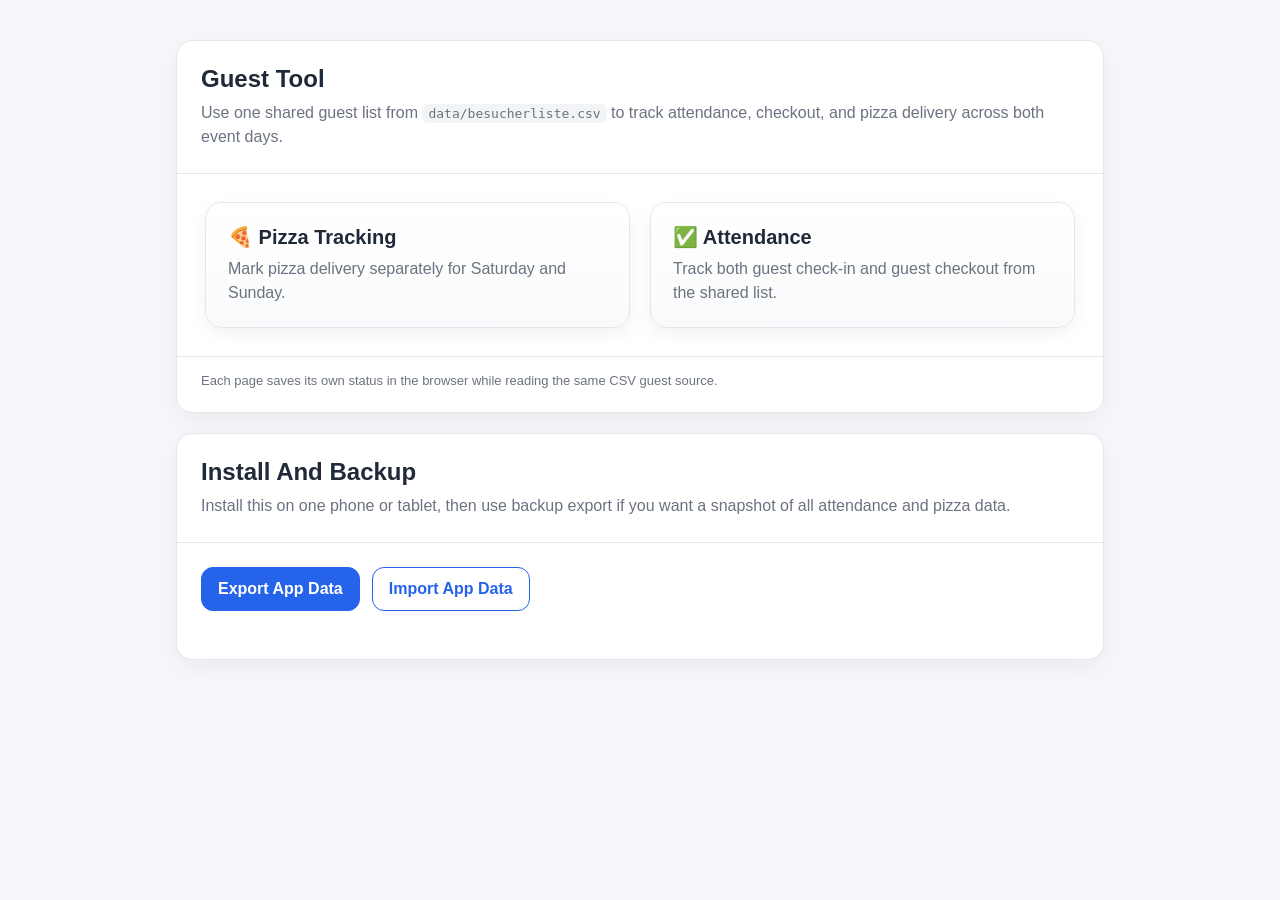
==== index.html @ 7bf36eb4 "Initial guest tool app" ====
<!doctype html>
<html lang="en">
    <head>
        <meta charset="UTF-8" />
        <meta name="viewport" content="width=device-width, initial-scale=1.0" />
        <title>Guest Tool Home</title>
        <meta name="theme-color" content="#2563eb" />
        <meta name="apple-mobile-web-app-capable" content="yes" />
        <meta name="apple-mobile-web-app-status-bar-style" content="default" />
        <meta name="apple-mobile-web-app-title" content="Guest Tool" />
        <link rel="manifest" href="manifest.webmanifest" />
        <link rel="icon" href="icons/icon.svg" type="image/svg+xml" />
        <link rel="apple-touch-icon" href="icons/apple-touch-icon.png" />
        <link rel="stylesheet" href="styles.css" />
    </head>
    <body>
        <main class="wrap">
            <section class="card">
                <header class="header">
                    <h1>Guest Tool</h1>
                    <p class="sub">Use one shared guest list from <code>data/besucherliste.csv</code> to track attendance, checkout, and pizza delivery across both event days.</p>
                </header>

                <nav class="navGrid">
                    <a class="navCard" href="food.html">
                        <h2>🍕 Pizza Tracking</h2>
                        <p>Mark pizza delivery separately for Saturday and Sunday.</p>
                    </a>

                    <a class="navCard" href="checkin.html">
                        <h2>✅ Attendance</h2>
                        <p>Track both guest check-in and guest checkout from the shared list.</p>
                    </a>
                </nav>

                <footer class="footer">Each page saves its own status in the browser while reading the same CSV guest source.</footer>
            </section>

            <section class="card utilityCard">
                <header class="header">
                    <h2>Install And Backup</h2>
                    <p class="sub">Install this on one phone or tablet, then use backup export if you want a snapshot of all attendance and pizza data.</p>
                </header>

                <section class="utilityGrid">
                    <button id="exportStateButton" class="actionButton" type="button">Export App Data</button>
                    <label class="actionButton secondaryButton" for="importStateInput">Import App Data</label>
                    <input id="importStateInput" type="file" accept="application/json" hidden />
                </section>

                <p id="appStatus" class="statusMessage" aria-live="polite"></p>
            </section>
        </main>
        <script type="module" src="./app-init.js"></script>
    </body>
</html>
---- styles.css ----
:root {
  --bg: #f6f7fb;
  --card: #ffffff;
  --text: #1f2937;
  --muted: #6b7280;
  --line: #e5e7eb;
  --accent: #2563eb;
  --accent-soft: #dbeafe;
  --shadow: 0 8px 24px rgba(0, 0, 0, 0.05);
}

* {
  box-sizing: border-box;
}

body {
  margin: 0;
  font-family: Arial, Helvetica, sans-serif;
  background: var(--bg);
  color: var(--text);
}

.wrap {
  max-width: 960px;
  margin: 40px auto;
  padding: 0 16px;
}

.card {
  background: var(--card);
  border: 1px solid var(--line);
  border-radius: 16px;
  overflow: hidden;
  box-shadow: var(--shadow);
}

.header {
  padding: 24px;
  border-bottom: 1px solid var(--line);
}

.headerTop {
  display: flex;
  justify-content: space-between;
  gap: 16px;
  align-items: flex-start;
}

h1, h2 {
  margin: 0 0 8px;
}

.sub {
  margin: 0;
  color: var(--muted);
  line-height: 1.5;
}

.backLink {
  text-decoration: none;
  color: var(--accent);
  font-weight: 600;
  white-space: nowrap;
}

.navGrid {
  display: grid;
  grid-template-columns: repeat(auto-fit, minmax(260px, 1fr));
  gap: 20px;
  padding: 28px;
}

.navCard {
  display: block;
  text-decoration: none;
  color: inherit;
  border-radius: 16px;
  padding: 22px;
  background: linear-gradient(180deg, #ffffff, #f9fafb);
  border: 1px solid #e5e7eb;
  box-shadow: 0 6px 18px rgba(0, 0, 0, 0.05);
  transition: all 0.2s ease;
  position: relative;
  overflow: hidden;
}

/* subtle accent bar */
.navCard::before {
  content: "";
  position: absolute;
  top: 0;
  left: 0;
  height: 4px;
  width: 100%;
  background: linear-gradient(90deg, #2563eb, #60a5fa);
  opacity: 0;
  transition: opacity 0.2s ease;
}

.navCard:hover {
  transform: translateY(-4px);
  border-color: #c7d2fe;
  box-shadow: 0 12px 28px rgba(0, 0, 0, 0.08);
}

.navCard:hover::before {
  opacity: 1;
}

.navCard h2 {
  margin: 0 0 8px;
  font-size: 20px;
}

.navCard p {
  margin: 0;
  color: #6b7280;
  line-height: 1.5;
}

/* optional: differentiate cards */
.navCard:nth-child(1)::before {
  background: linear-gradient(90deg, #16a34a, #4ade80);
}

.navCard:nth-child(2)::before {
  background: linear-gradient(90deg, #2563eb, #60a5fa);
}

.controls {
  padding: 20px 24px 12px;
  border-bottom: 1px solid var(--line);
  display: grid;
  gap: 14px;
}

.search {
  width: 100%;
  padding: 12px 14px;
  border: 1px solid var(--line);
  border-radius: 10px;
  font-size: 16px;
  outline: none;
}

.search:focus {
  border-color: var(--accent);
  box-shadow: 0 0 0 3px var(--accent-soft);
}

.stats {
  display: flex;
  gap: 12px;
  flex-wrap: wrap;
  font-size: 14px;
  color: var(--muted);
}

.badge {
  background: #f3f4f6;
  border: 1px solid var(--line);
  border-radius: 999px;
  padding: 8px 12px;
}

.listHeader,
.guestRow {
  display: grid;
  grid-template-columns: minmax(220px, 1.5fr) minmax(180px, 1fr);
  gap: 16px;
  align-items: center;
}

.listHeader {
  padding: 14px 24px;
  font-size: 13px;
  font-weight: 700;
  letter-spacing: 0.02em;
  color: var(--muted);
  text-transform: uppercase;
  border-bottom: 1px solid var(--line);
}

.list {
  padding: 0 24px 24px;
}

.guestRow {
  padding: 16px 0;
  border-bottom: 1px solid var(--line);
}

.guestRow:last-child {
  border-bottom: none;
}

.guestName {
  font-size: 16px;
  font-weight: 600;
}

.guestMeta {
  margin-top: 4px;
  color: var(--muted);
  font-size: 13px;
}

.actions {
  display: flex;
  justify-content: flex-start;
  gap: 12px;
  flex-wrap: wrap;
}

.control {
  display: inline-flex;
  align-items: center;
  gap: 8px;
  cursor: pointer;
  user-select: none;
  font-size: 14px;
  padding: 8px 10px;
  border: 1px solid var(--line);
  border-radius: 999px;
  background: #f9fafb;
}

input[type="checkbox"] {
  width: 18px;
  height: 18px;
  cursor: pointer;
}

.empty {
  text-align: center;
  color: var(--muted);
  padding: 24px;
  display: none;
}

.utilityCard {
  margin-top: 20px;
}

.utilityGrid {
  display: flex;
  gap: 12px;
  flex-wrap: wrap;
  padding: 24px;
}

.actionButton {
  appearance: none;
  border: 1px solid var(--accent);
  background: var(--accent);
  color: white;
  font: inherit;
  padding: 12px 16px;
  border-radius: 12px;
  cursor: pointer;
  text-decoration: none;
  font-weight: 600;
}

.secondaryButton {
  background: white;
  color: var(--accent);
}

.statusMessage {
  min-height: 24px;
  margin: 0;
  padding: 0 24px 24px;
  color: var(--muted);
  font-size: 14px;
}

.footer {
  padding: 16px 24px 24px;
  color: var(--muted);
  font-size: 13px;
  border-top: 1px solid var(--line);
}

@media (max-width: 720px) {
  .headerTop,
  .listHeader,
  .guestRow {
    grid-template-columns: 1fr;
    display: grid;
  }

  .headerTop {
    display: flex;
    flex-direction: column;
    align-items: flex-start;
  }

  .list {
    padding: 0 18px 18px;
  }

  .controls,
  .listHeader,
  .header,
  .footer {
    padding-left: 18px;
    padding-right: 18px;
  }
}

code {
  background: #f3f4f6;
  padding: 2px 6px;
  border-radius: 6px;
}

@media (max-width: 700px) {
  .headerTop {
    flex-direction: column;
  }

  .listHeader {
    display: none;
  }

  .guestRow {
    grid-template-columns: 1fr;
  }
}
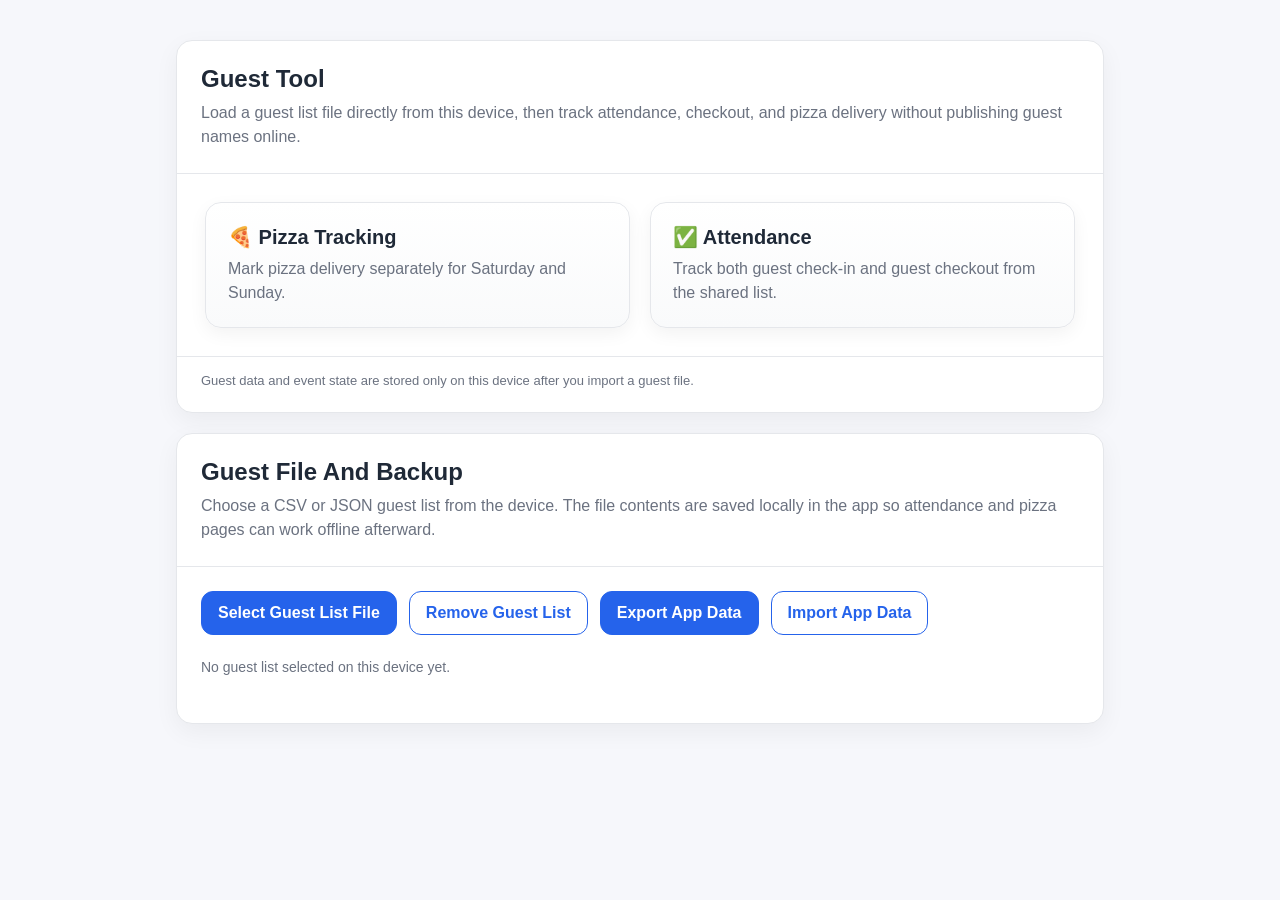
==== commit 3c9ae3e4: "Refactor guest list handling to allow file selection from device, update README, and improve offline" ====
--- a/index.html
+++ b/index.html
@@ -18,7 +18,7 @@
             <section class="card">
                 <header class="header">
                     <h1>Guest Tool</h1>
-                    <p class="sub">Use one shared guest list from <code>data/besucherliste.csv</code> to track attendance, checkout, and pizza delivery across both event days.</p>
+                    <p class="sub">Load a guest list file directly from this device, then track attendance, checkout, and pizza delivery without publishing guest names online.</p>
                 </header>
 
                 <nav class="navGrid">
@@ -33,21 +33,25 @@
                     </a>
                 </nav>
 
-                <footer class="footer">Each page saves its own status in the browser while reading the same CSV guest source.</footer>
+                <footer class="footer">Guest data and event state are stored only on this device after you import a guest file.</footer>
             </section>
 
             <section class="card utilityCard">
                 <header class="header">
-                    <h2>Install And Backup</h2>
-                    <p class="sub">Install this on one phone or tablet, then use backup export if you want a snapshot of all attendance and pizza data.</p>
+                    <h2>Guest File And Backup</h2>
+                    <p class="sub">Choose a CSV or JSON guest list from the device. The file contents are saved locally in the app so attendance and pizza pages can work offline afterward.</p>
                 </header>
 
                 <section class="utilityGrid">
+                    <label class="actionButton" for="guestSourceInput">Select Guest List File</label>
+                    <input id="guestSourceInput" type="file" accept=".csv,application/json" hidden />
+                    <button id="clearGuestSourceButton" class="actionButton secondaryButton" type="button">Remove Guest List</button>
                     <button id="exportStateButton" class="actionButton" type="button">Export App Data</button>
                     <label class="actionButton secondaryButton" for="importStateInput">Import App Data</label>
                     <input id="importStateInput" type="file" accept="application/json" hidden />
                 </section>
 
+                <p id="guestSourceSummary" class="statusMessage" aria-live="polite"></p>
                 <p id="appStatus" class="statusMessage" aria-live="polite"></p>
             </section>
         </main>
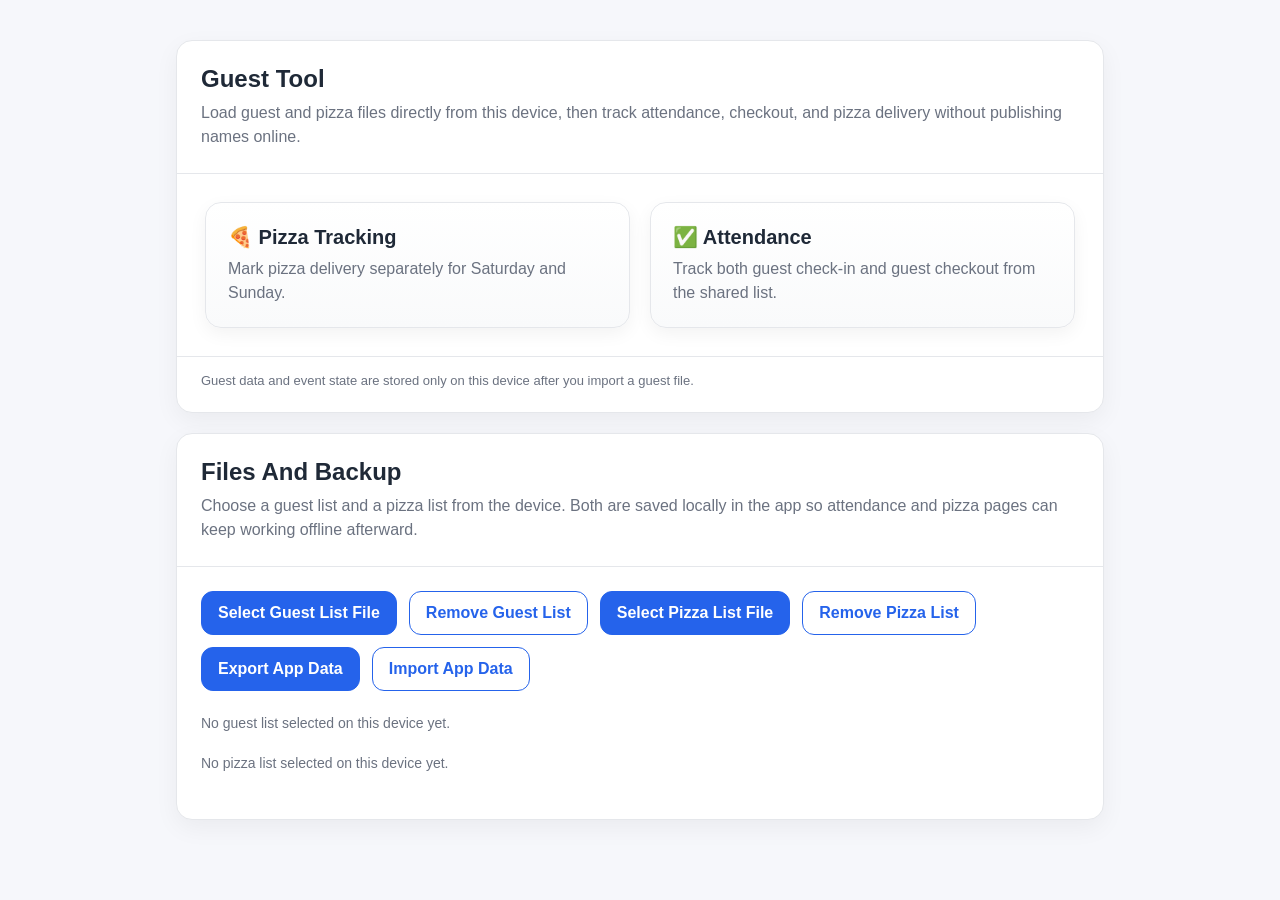
==== commit b9833066: "Enhance pizza tracking functionality by allowing separate pizza list file selection, updating relate" ====
--- a/index.html
+++ b/index.html
@@ -18,7 +18,7 @@
             <section class="card">
                 <header class="header">
                     <h1>Guest Tool</h1>
-                    <p class="sub">Load a guest list file directly from this device, then track attendance, checkout, and pizza delivery without publishing guest names online.</p>
+                    <p class="sub">Load guest and pizza files directly from this device, then track attendance, checkout, and pizza delivery without publishing names online.</p>
                 </header>
 
                 <nav class="navGrid">
@@ -38,20 +38,24 @@
 
             <section class="card utilityCard">
                 <header class="header">
-                    <h2>Guest File And Backup</h2>
-                    <p class="sub">Choose a CSV or JSON guest list from the device. The file contents are saved locally in the app so attendance and pizza pages can work offline afterward.</p>
+                    <h2>Files And Backup</h2>
+                    <p class="sub">Choose a guest list and a pizza list from the device. Both are saved locally in the app so attendance and pizza pages can keep working offline afterward.</p>
                 </header>
 
                 <section class="utilityGrid">
                     <label class="actionButton" for="guestSourceInput">Select Guest List File</label>
                     <input id="guestSourceInput" type="file" accept=".csv,application/json" hidden />
                     <button id="clearGuestSourceButton" class="actionButton secondaryButton" type="button">Remove Guest List</button>
+                    <label class="actionButton" for="pizzaSourceInput">Select Pizza List File</label>
+                    <input id="pizzaSourceInput" type="file" accept=".csv,application/json" hidden />
+                    <button id="clearPizzaSourceButton" class="actionButton secondaryButton" type="button">Remove Pizza List</button>
                     <button id="exportStateButton" class="actionButton" type="button">Export App Data</button>
                     <label class="actionButton secondaryButton" for="importStateInput">Import App Data</label>
                     <input id="importStateInput" type="file" accept="application/json" hidden />
                 </section>
 
                 <p id="guestSourceSummary" class="statusMessage" aria-live="polite"></p>
+                <p id="pizzaSourceSummary" class="statusMessage" aria-live="polite"></p>
                 <p id="appStatus" class="statusMessage" aria-live="polite"></p>
             </section>
         </main>
